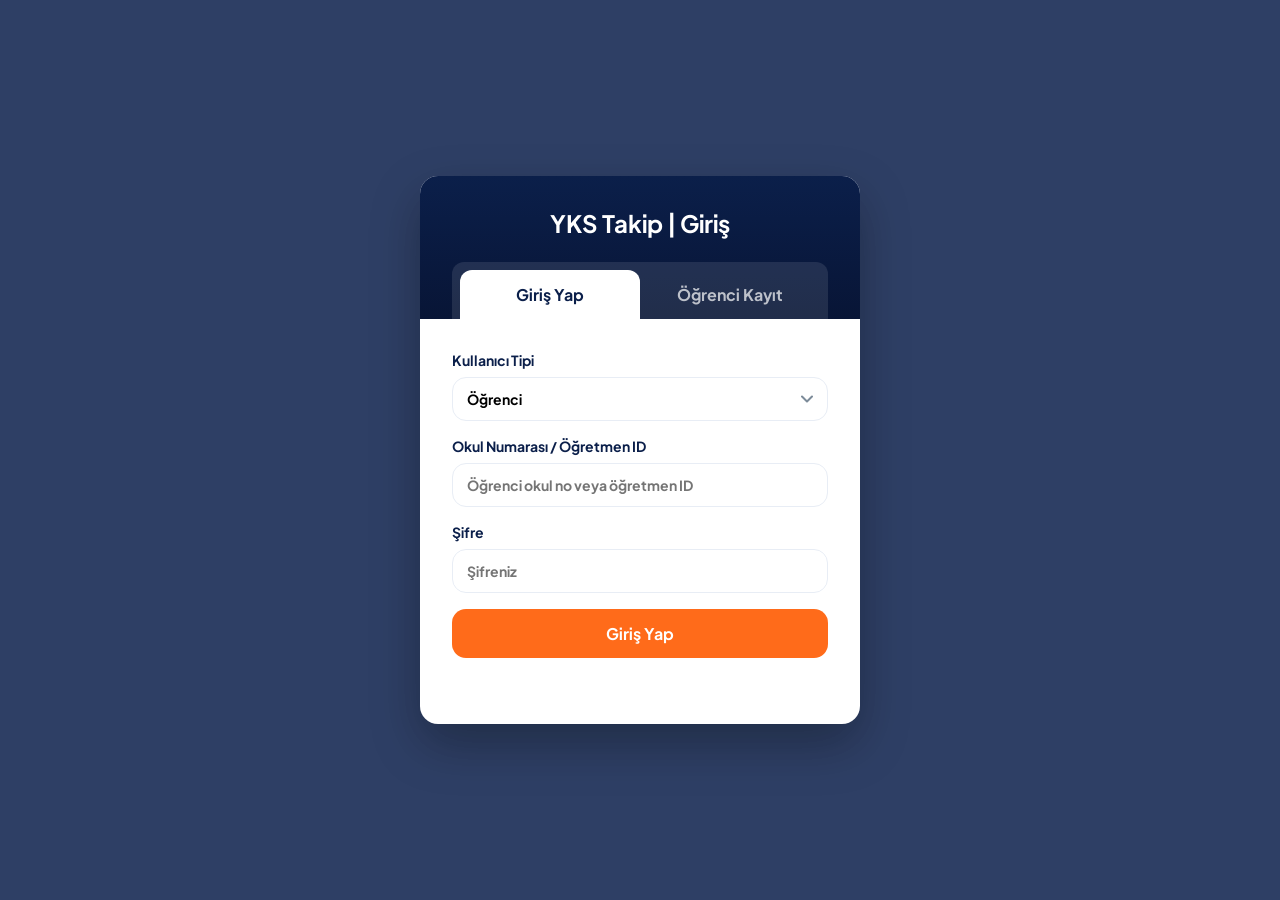
==== index.html @ 4b3e9662 "Add files via upload" ====
<!DOCTYPE html>
<html lang="tr">
<head>
  <meta charset="UTF-8" />
  <meta name="viewport" content="width=device-width, initial-scale=1.0" />
  <title>YKS Takip | Panel</title>
  <link rel="preconnect" href="https://fonts.googleapis.com" />
  <link rel="preconnect" href="https://fonts.gstatic.com" crossorigin />
  <link href="https://fonts.googleapis.com/css2?family=Plus+Jakarta+Sans:wght@400;500;600;700;800&display=swap" rel="stylesheet" />
  <link rel="stylesheet" href="css/styles.css" />
</head>
<body>
  <div id="auth-screen" class="auth-overlay">
    <div class="auth-modal">
      <div class="auth-header">
        <h2>YKS Takip | Giriş</h2>
        <div class="auth-tabs">
          <button class="auth-tab active" data-tab="login">Giriş Yap</button>
          <button class="auth-tab" data-tab="register">Öğrenci Kayıt</button>
        </div>
      </div>
      <div class="auth-body">
        <form id="loginForm" class="auth-form active">
          <label>
            Kullanıcı Tipi
            <select id="loginRole" required>
              <option value="student">Öğrenci</option>
              <option value="teacher">Öğretmen</option>
            </select>
          </label>
          <label>
            Okul Numarası / Öğretmen ID
            <input type="text" id="loginId" placeholder="Öğrenci okul no veya öğretmen ID" required />
          </label>
          <label>
            Şifre
            <input type="password" id="loginPassword" placeholder="Şifreniz" required />
          </label>
          <button type="submit" class="btn-primary">Giriş Yap</button>
          <p class="form-error" id="loginError"></p>
        </form>

        <form id="registerForm" class="auth-form hidden">
          <label>
            Ad Soyad
            <input type="text" id="regName" placeholder="Örn: Ali Veli" required />
          </label>
          <label>
            Öğrenci Numarası
            <input type="text" id="regId" placeholder="Örn: 123" required />
          </label>
          <label>
            Sınıf
            <select id="regClass" required></select>
          </label>
          <label>
            Alan
            <select id="regField" required>
              <option>Sayısal</option>
              <option>Eşit Ağırlık</option>
              <option>Sözel</option>
              <option>Dil</option>
            </select>
          </label>

          <label>
            Şifre Belirle
            <input type="password" id="regPassword" placeholder="Şifre" required />
          </label>
          <button type="submit" class="btn-primary">Kayıt Ol</button>
          <p class="form-error" id="regError"></p>
        </form>
      </div>
    </div>
  </div>

  <div class="app hidden" id="mainApp">
    <aside class="sidebar" id="sidebar">
      <div class="brand">
        <span class="brand-mark">Y</span>
        <div>
          <strong>YKS Takip</strong>
          <small id="brandRole">12. Sınıf Paneli</small>
        </div>
      </div>

      <!-- Role switch removed, handled by login system -->

      <nav class="nav" id="studentNav" aria-label="Öğrenci menüsü">
        <button class="nav-btn active" data-page="home">Anasayfa</button>
        <button class="nav-btn" data-page="goals">Günlük Hedefler</button>
        <button class="nav-btn" data-page="lessons">İşlenen Konular</button>
        <button class="nav-btn" data-page="calendar">Takvimim</button>
        <button class="nav-btn" data-page="reports">Raporlarım</button>
        <button class="nav-btn" data-page="rank">Sınıf Sıralaması</button>
      </nav>

      <nav class="nav hidden" id="teacherNav" aria-label="Öğretmen menüsü">
        <button class="nav-btn" data-page="teacher-home">Sınıf Özeti</button>
        <button class="nav-btn" data-page="topic-log">Konu Kaydı</button>
        <button class="nav-btn" data-page="class-track">Öğrenci Takibi</button>
        <button class="nav-btn" data-page="timetable">Ders Programı</button>
        <button class="nav-btn" data-page="teacher-rank">Liderlik Tablosu</button>
      </nav>

      <div class="sidebar-foot">
        <p>Öğrenci kendi hedefini yazar. Öğretmen işlenen konuyu ve sınıf ilerlemesini görür.</p>
        <button type="button" class="btn-ghost" id="logoutBtn" style="width: 100%; margin-top: 1rem;">Çıkış Yap</button>
      </div>
    </aside>

    <div class="main">
      <header class="topbar">
        <button class="menu-toggle" id="menuToggle" aria-label="Menüyü aç">☰</button>
        <div class="search-hint" id="topHint">Bugünün özeti</div>
        <div class="profile">
          <div class="profile-text">
            <strong id="profileName">Elif Yılmaz</strong>
            <span id="profileMeta">12-A · Sayısal</span>
          </div>
          <div class="profile-avatar-container">
            <img class="avatar" id="profileAvatar" src="" alt="Profil fotoğrafı" />
            <label for="profileFileInput" class="avatar-edit-overlay hidden" id="avatarEditBtn" title="Profil Fotoğrafı Yükle (Max 5MB)">
              <svg width="12" height="12" viewBox="0 0 24 24" fill="white"><path d="M4 4h3l2-2h6l2 2h3a2 2 0 0 1 2 2v12a2 2 0 0 1-2 2H4a2 2 0 0 1-2-2V6a2 2 0 0 1 2-2zm8 3a5 5 0 1 0 0 10 5 5 0 0 0 0-10zm0 2a3 3 0 1 1 0 6 3 3 0 0 1 0-6z"/></svg>
            </label>
            <input type="file" id="profileFileInput" accept="image/*" class="hidden" />
          </div>
        </div>
      </header>

      <main class="content">
        <section class="page active" id="page-home">
          <h1 id="welcomeTitle">Hoş Geldin, Elif Yılmaz</h1>
          <p class="lead">Kendi hedefini takip et, öğretmeninin işlediği konuyu gör.</p>

          <div class="today-grid">
            <article class="goal-card">
              <p class="eyebrow">Öğretmenin işlediği konu</p>
              <h2 id="todayLesson">📢 Bugünün Konu Hedefi: <span>—</span></h2>
              <p class="target" id="todayGoalText">🎯 Kendi hedefin: <strong>0 Soru</strong></p>
              <div class="progress"><div class="progress-bar" id="goalProgress"></div></div>
              <p class="progress-label"><span id="solvedLabel">0</span> / <span id="goalTotal">0</span> soru tamamlandı</p>
            </article>

            <form class="entry-card" id="solveForm">
              <label for="solvedCount">Bugün Kaç Soru Çözdün?</label>
              <div class="entry-row">
                <input id="solvedCount" name="solvedCount" type="number" min="0" max="500" placeholder="Örn. 42" required />
                <button type="submit" class="btn-primary">Onayla</button>
              </div>
              <p class="form-note" id="formNote">Girdiğin sayı kendi günlük hedefine işlenir.</p>
            </form>
          </div>

          <section class="chart-card">
            <div class="chart-head">
              <h3>Son 1 Hafta — Soru Çözümü</h3>
              <span class="chip">Haftalık ilerleme</span>
            </div>
            <div class="chart" id="weekChart" role="img" aria-label="Haftalık soru çözüm grafiği"></div>
          </section>
        </section>

        <section class="page" id="page-goals">
          <h1>Günlük Hedefler</h1>
          <p class="lead">Bu hafta çözmek istediğin soru hedeflerini sen belirlersin. Öğretmenin bunları sınıf takibinden görür.</p>

          <form class="panel-card form-grid" id="goalForm">
            <label>
              Gün
              <select id="goalDay" required></select>
            </label>
            <label>
              Ders
              <select id="goalSubject" required>
                <option>Matematik</option>
                <option>Fizik</option>
                <option>Kimya</option>
                <option>Biyoloji</option>
                <option>Türkçe</option>
                <option>Edebiyat</option>
                <option>Tarih</option>
                <option>Coğrafya</option>
              </select>
            </label>
            <label>
              Konu
              <input id="goalTopic" type="text" placeholder="Örn. Polinomlar" required />
            </label>
            <label>
              Soru hedefi
              <input id="goalCount" type="number" min="1" max="500" placeholder="60" required />
            </label>
            <button type="submit" class="btn-primary">Hedefi Kaydet</button>
          </form>
          <div class="list" id="studentGoalList"></div>
        </section>

        <section class="page" id="page-lessons">
          <h1>İşlenen Konular</h1>
          <p class="lead">Öğretmenlerin sınıfta o gün anlattığı konular. Buradan sadece görüntüleyebilirsin.</p>
          <div class="day-tabs" id="studentDayTabs"></div>
          <div class="lesson-grid" id="studentLessonGrid"></div>
        </section>

        <section class="page" id="page-reports">
          <h1>Raporlarım</h1>
          <p class="lead">Bu ay çözdüğün toplam soru ve hedef özeti.</p>
          <div class="stats" id="reportStats"></div>
        </section>

        <section class="page" id="page-rank">
          <h1>Sınıf Sıralaması</h1>
          <p class="lead">Sınıfının bu haftaki soru sıralaması.</p>
          <ol class="rank" id="rankList"></ol>
        </section>

        <section class="page" id="page-calendar">
          <h1>Aylık Takvim</h1>
          <p class="lead">Geçmişte hangi gün ne kadar çalıştığını incele.</p>
          
          <div class="calendar-wrapper panel-card">
            <div class="calendar-header">
              <button class="btn-ghost" id="calPrevMonth">&lt;</button>
              <h2 id="calMonthYear">Eylül 2026</h2>
              <button class="btn-ghost" id="calNextMonth">&gt;</button>
            </div>
            
            <div class="calendar-grid" id="calendarGrid">
              <div class="cal-day-name">Pzt</div>
              <div class="cal-day-name">Sal</div>
              <div class="cal-day-name">Çar</div>
              <div class="cal-day-name">Per</div>
              <div class="cal-day-name">Cum</div>
              <div class="cal-day-name">Cmt</div>
              <div class="cal-day-name">Paz</div>
              <!-- Calendar days will be injected here -->
            </div>
          </div>
          
          <div class="panel-card hidden" id="calDetailCard" style="margin-top: 20px;">
            <h3 id="calDetailDate" style="color: var(--navy); margin-bottom: 12px;">Tarih</h3>
            <div id="calDetailContent"></div>
          </div>
        </section>

        <section class="page" id="page-teacher-home">
          <h1>Sınıf Özeti</h1>
          <p class="lead">Sınıflara göre bugünkü çözüm ve hedef durumu.</p>
          <div class="stats" id="teacherStats"></div>
          <div class="class-tabs" id="summaryClassTabs"></div>
          <div class="table-wrap" id="summaryTable"></div>
        </section>

        <section class="page" id="page-topic-log">
          <h1>Konu Kaydı</h1>
          <p class="lead">O gün hangi dersi işlediysen konuyu kaydet. Öğrenciler bunu İşlenen Konular sayfasında görür.</p>
          <form class="panel-card form-grid" id="lessonForm">
            <label>
              Sınıf
              <select id="lessonClass" required></select>
            </label>
            <label>
              Gün
              <select id="lessonDay" required></select>
            </label>
            <label>
              Tarih
              <input id="lessonDate" type="date" required />
            </label>
            <label>
              Ders
              <select id="lessonSubject" required></select>
            </label>
            <label>
              İşlenen konu
              <input id="lessonTopic" type="text" placeholder="Örn. Polinomlar" required />
            </label>
            <button type="submit" class="btn-primary">Konuyu Kaydet</button>
          </form>
          <div class="day-tabs" id="teacherDayTabs"></div>
          <div class="lesson-grid" id="teacherLessonGrid"></div>
        </section>

        <section class="page" id="page-class-track">
          <h1>Öğrenci Takibi</h1>
          <p class="lead">Sınıfa göre öğrencilerin çözdüğü soru sayıları ve kendi yazdıkları günlük hedefler.</p>
          <div class="class-tabs" id="trackClassTabs"></div>
          <div class="table-wrap" id="trackTable"></div>
        </section>

        <section class="page" id="page-timetable">
          <h1>Ders Programı Yönetimi</h1>
          <p class="lead">Hangi gün hangi derslerin işleneceğini belirleyin.</p>
          <form class="panel-card form-grid" id="timetableForm">
            <label>
              Gün
              <select id="ttDay" required></select>
            </label>
            <label>
              Saat
              <input type="time" id="ttTime" required />
            </label>
            <label>
              Eklenecek Ders
              <select id="ttSubject" required>
                <option>Matematik</option>
                <option>Fizik</option>
                <option>Kimya</option>
                <option>Biyoloji</option>
                <option>Türkçe</option>
                <option>Edebiyat</option>
                <option>Tarih</option>
                <option>Coğrafya</option>
              </select>
            </label>
            <button type="submit" class="btn-primary">Güne Ders Ekle</button>
          </form>
          <div class="day-tabs" id="ttDayTabs"></div>
          <div class="list" id="ttList"></div>
        </section>

        <section class="page" id="page-teacher-rank">
          <h1>Liderlik Tablosu (Genel)</h1>
          <p class="lead">Tüm öğrenciler arasındaki haftalık soru şampiyonları.</p>
          <ol class="rank" id="teacherRankList"></ol>
        </section>
      </main>
    </div>
  </div>
  
  <!-- Teacher Student Profile Modal -->
  <div id="teacherStudentProfile" class="modal-overlay hidden">
    <div class="modal-content profile-modal">
      <button class="modal-close" id="closeStudentProfile">×</button>
      
      <div class="profile-header" style="display: flex; align-items: center; gap: 16px;">
        <img class="avatar" id="profModalAvatar" src="" alt="Öğrenci fotoğrafı" style="width: 52px; height: 52px;" />
        <div>
          <h2 id="profName">Öğrenci Adı</h2>
          <p class="prof-meta" id="profMeta">12-A • Sayısal • ID: 105</p>
        </div>
      </div>

      <div class="profile-body">
        <div class="prof-stats">
          <div class="stat-card">
            <h3>Bu Hafta Çözülen</h3>
            <p id="profWeekTotal" class="stat-num">0</p>
          </div>
          <div class="stat-card">
            <h3>Kayıtlı Toplam Soru</h3>
            <p id="profHistoryTotal" class="stat-num">0</p>
          </div>
        </div>
        
        <div class="prof-calendar-section">
          <h3>Öğrenci Takvimi</h3>
          <div class="calendar-wrapper panel-card">
            <div class="calendar-header">
              <button class="btn-ghost" id="profCalPrev">&lt;</button>
              <h2 id="profCalMonthYear">Eylül 2026</h2>
              <button class="btn-ghost" id="profCalNext">&gt;</button>
            </div>
            <div class="calendar-grid" id="profCalendarGrid">
              <div class="cal-day-name">Pzt</div>
              <div class="cal-day-name">Sal</div>
              <div class="cal-day-name">Çar</div>
              <div class="cal-day-name">Per</div>
              <div class="cal-day-name">Cum</div>
              <div class="cal-day-name">Cmt</div>
              <div class="cal-day-name">Paz</div>
            </div>
          </div>
          
          <div class="panel-card hidden" id="profCalDetailCard" style="margin-top: 16px;">
            <h4 id="profCalDetailDate" style="color: var(--navy); margin-bottom: 8px;">Tarih</h4>
            <div id="profCalDetailContent"></div>
          </div>
        </div>
      </div>
    </div>
  </div>

  <!-- Firebase Realtime Database SDK -->
  <script src="https://www.gstatic.com/firebasejs/10.8.0/firebase-app-compat.js"></script>
  <script src="https://www.gstatic.com/firebasejs/10.8.0/firebase-database-compat.js"></script>
  <script type="module" src="js/app.js"></script>
</body>
</html>
---- css/styles.css ----
:root {
  --navy: #0b1f4a;
  --navy-2: #122a5c;
  --orange: #ff6b1a;
  --orange-soft: #fff1e8;
  --text: #1a2332;
  --muted: #5b677a;
  --line: #e8edf5;
  --white: #ffffff;
  --shadow: 0 12px 40px rgba(11, 31, 74, 0.08);
  --radius: 18px;
}

* {
  box-sizing: border-box;
  margin: 0;
  padding: 0;
}

html, body {
  min-height: 100%;
}

body {
  font-family: "Plus Jakarta Sans", system-ui, sans-serif;
  background: #f6f8fc;
  color: var(--text);
}

.app {
  display: grid;
  grid-template-columns: 260px 1fr;
  min-height: 100vh;
}

.sidebar {
  background: linear-gradient(180deg, var(--navy) 0%, #081536 100%);
  color: #fff;
  padding: 28px 18px;
  display: flex;
  flex-direction: column;
  gap: 28px;
}

.brand {
  display: flex;
  align-items: center;
  gap: 12px;
}

.brand-mark {
  width: 42px;
  height: 42px;
  border-radius: 12px;
  background: var(--orange);
  display: grid;
  place-items: center;
  font-weight: 800;
}

.brand small {
  display: block;
  color: #b8c4dc;
  font-size: 12px;
}

.nav {
  display: flex;
  flex-direction: column;
  gap: 8px;
}

.nav-btn {
  border: 0;
  background: transparent;
  color: #d6def0;
  text-align: left;
  padding: 12px 14px;
  border-radius: 14px;
  font: inherit;
  font-weight: 600;
  cursor: pointer;
  display: flex;
  align-items: center;
  gap: 10px;
}

.nav-btn:hover,
.nav-btn.active {
  background: var(--orange);
  color: #fff;
}

.nav-icon {
  width: 22px;
  opacity: 0.9;
}

.sidebar-foot {
  margin-top: auto;
  font-size: 12px;
  color: #9aabc8;
  line-height: 1.5;
}

.role-switch {
  display: grid;
  grid-template-columns: 1fr 1fr;
  gap: 6px;
  background: rgba(255, 255, 255, 0.08);
  padding: 6px;
  border-radius: 14px;
}

.role-btn {
  border: 0;
  background: transparent;
  color: #d6def0;
  padding: 8px 6px;
  border-radius: 10px;
  font: inherit;
  font-weight: 700;
  font-size: 13px;
  cursor: pointer;
}

.role-btn.active {
  background: var(--orange);
  color: #fff;
}

.hidden {
  display: none !important;
}

.main {
  display: flex;
  flex-direction: column;
  min-width: 0;
}

.topbar {
  background: var(--white);
  display: flex;
  align-items: center;
  justify-content: space-between;
  padding: 16px 28px;
  border-bottom: 1px solid var(--line);
}

.menu-toggle {
  display: none;
  border: 0;
  background: var(--orange-soft);
  color: var(--navy);
  width: 42px;
  height: 42px;
  border-radius: 12px;
  font-size: 18px;
  cursor: pointer;
}

.search-hint {
  color: var(--muted);
  font-weight: 600;
}

.profile {
  display: flex;
  align-items: center;
  gap: 12px;
}

.profile-text {
  text-align: right;
}

.profile-text span {
  display: block;
  color: var(--muted);
  font-size: 12px;
}

.profile-avatar-container {
  position: relative;
  display: inline-block;
}

.avatar {
  width: 44px;
  height: 44px;
  border-radius: 50%;
  object-fit: cover;
  border: 3px solid var(--orange);
  background: #f1f5f9;
}

.avatar-edit-overlay {
  position: absolute;
  bottom: -2px;
  right: -2px;
  background: var(--orange);
  color: white;
  width: 22px;
  height: 22px;
  border-radius: 50%;
  display: flex;
  align-items: center;
  justify-content: center;
  cursor: pointer;
  border: 2px solid var(--white);
  box-shadow: 0 2px 5px rgba(0, 0, 0, 0.2);
  transition: transform 0.2s ease, background-color 0.2s ease;
}

.avatar-edit-overlay:hover {
  transform: scale(1.15);
  background: #ea580c;
}

.content {
  padding: 32px 36px 48px;
}

h1 {
  font-size: clamp(28px, 4vw, 42px);
  letter-spacing: -0.03em;
  color: var(--navy);
}

.lead {
  margin: 8px 0 28px;
  color: var(--muted);
}

.today-grid {
  display: grid;
  grid-template-columns: 1.4fr 1fr;
  gap: 20px;
  margin-bottom: 20px;
}

.goal-card,
.entry-card,
.chart-card,
.list-item,
.stat {
  background: var(--white);
  border-radius: var(--radius);
  box-shadow: var(--shadow);
}

.goal-card {
  padding: 28px;
  border: 2px solid #ffd7bf;
  background: linear-gradient(180deg, #fff 0%, var(--orange-soft) 140%);
}

.eyebrow {
  color: var(--orange);
  font-weight: 700;
  font-size: 12px;
  letter-spacing: 0.08em;
  text-transform: uppercase;
  margin-bottom: 10px;
}

.goal-card h2 {
  font-size: 22px;
  line-height: 1.4;
  color: var(--navy);
}

.goal-card h2 span {
  color: var(--orange);
}

.target {
  margin: 16px 0 22px;
  font-size: 18px;
}

.progress {
  height: 12px;
  background: #ffd7bf;
  border-radius: 99px;
  overflow: hidden;
}

.progress-bar {
  height: 100%;
  width: 0%;
  background: var(--orange);
  border-radius: 99px;
  transition: width 0.4s ease;
}

.progress-label {
  margin-top: 10px;
  color: var(--muted);
  font-size: 13px;
}

.entry-card {
  padding: 28px;
  display: flex;
  flex-direction: column;
  justify-content: center;
}

.entry-card label {
  font-weight: 700;
  margin-bottom: 14px;
  color: var(--navy);
}

.entry-row {
  display: flex;
  gap: 10px;
}

input[type="number"] {
  flex: 1;
  min-width: 0;
  border: 1.5px solid var(--line);
  border-radius: 14px;
  padding: 14px 16px;
  font: inherit;
  font-size: 16px;
}

input[type="number"]:focus {
  outline: 2px solid rgba(255, 107, 26, 0.35);
  border-color: var(--orange);
}

.btn-primary {
  border: 0;
  background: var(--orange);
  color: #fff;
  border-radius: 14px;
  padding: 14px 22px;
  font: inherit;
  font-weight: 700;
  cursor: pointer;
  white-space: nowrap;
}

.btn-primary:hover {
  filter: brightness(1.05);
}

.form-note {
  margin-top: 12px;
  color: var(--muted);
  font-size: 13px;
}

.chart-card {
  padding: 24px 28px 28px;
}

.chart-head {
  display: flex;
  justify-content: space-between;
  align-items: center;
  margin-bottom: 18px;
}

.chart-head h3 {
  color: var(--navy);
}

.chip {
  background: var(--navy);
  color: #fff;
  border-radius: 999px;
  padding: 6px 12px;
  font-size: 12px;
  font-weight: 600;
}

.chart {
  display: grid;
  grid-template-columns: repeat(7, 1fr);
  gap: 14px;
  align-items: end;
  height: 220px;
}

.bar-col {
  display: flex;
  flex-direction: column;
  align-items: center;
  gap: 8px;
  height: 100%;
  justify-content: flex-end;
}

.bar {
  width: 100%;
  max-width: 42px;
  border-radius: 10px 10px 6px 6px;
  background: var(--orange);
  min-height: 8px;
}

.bar-col span {
  font-size: 12px;
  color: var(--muted);
  font-weight: 600;
}

.page {
  display: none;
}

.page.active {
  display: block;
}

.list, .stats, .rank {
  display: grid;
  gap: 12px;
}

.list-item, .stat, .rank li {
  padding: 18px 20px;
  display: flex;
  justify-content: space-between;
  align-items: center;
}

.list-item.today {
  border-left: 5px solid var(--orange);
}

.stats {
  grid-template-columns: repeat(auto-fit, minmax(160px, 1fr));
}

.stat {
  flex-direction: column;
  align-items: flex-start;
  gap: 6px;
}

.stat b {
  font-size: 32px;
  color: var(--navy);
}

.rank {
  list-style: none;
}

.rank li {
  background: var(--white);
  border-radius: var(--radius);
  box-shadow: var(--shadow);
}

.rank li span {
  width: 32px;
  height: 32px;
  border-radius: 50%;
  background: var(--navy);
  color: #fff;
  display: grid;
  place-items: center;
  font-weight: 700;
  margin-right: 12px;
}

.rank li.you {
  outline: 2px solid var(--orange);
}

.rank li {
  justify-content: flex-start;
}

.rank li b {
  margin-left: auto;
  color: var(--orange);
}

.panel-card {
  background: var(--white);
  border-radius: var(--radius);
  box-shadow: var(--shadow);
  padding: 22px;
  margin-bottom: 18px;
}

.form-grid {
  display: flex;
  flex-wrap: wrap;
  gap: 12px;
  align-items: end;
}

.form-grid > label {
  flex: 1 1 140px;
}

.form-grid > button {
  flex: 0 1 auto;
}

.form-grid label {
  display: flex;
  flex-direction: column;
  gap: 8px;
  font-size: 13px;
  font-weight: 700;
  color: var(--navy);
}

select,
input[type="text"],
input[type="password"],
input[type="date"],
input[type="time"] {
  border: 1.5px solid var(--line);
  border-radius: 14px;
  padding: 12px 14px;
  font: inherit;
  background: #fff;
}

select {
  appearance: none;
  background-image: url("data:image/svg+xml;charset=UTF-8,%3Csvg width='12' height='8' viewBox='0 0 12 8' fill='none' xmlns='http://www.w3.org/2000/svg'%3E%3Cpath d='M1 1.5L6 6.5L11 1.5' stroke='%237C8B99' stroke-width='2' stroke-linecap='round' stroke-linejoin='round'/%3E%3C/svg%3E");
  background-repeat: no-repeat;
  background-position: right 14px center;
  padding-right: 40px;
}

select:focus,
input[type="text"]:focus,
input[type="password"]:focus {
  outline: 2px solid rgba(255, 107, 26, 0.35);
  border-color: var(--orange);
}

.btn-ghost {
  border: 0;
  background: var(--orange-soft);
  color: var(--navy);
  border-radius: 10px;
  padding: 8px 12px;
  font: inherit;
  font-weight: 700;
  cursor: pointer;
}

.day-tabs,
.class-tabs {
  display: flex;
  flex-wrap: wrap;
  gap: 8px;
  margin-bottom: 16px;
}

.tab-btn {
  border: 0;
  background: #fff;
  color: var(--navy);
  border-radius: 999px;
  padding: 8px 14px;
  font: inherit;
  font-weight: 700;
  font-size: 13px;
  box-shadow: var(--shadow);
  cursor: pointer;
}

.tab-btn.active {
  background: var(--orange);
  color: #fff;
}

.lesson-grid {
  display: grid;
  grid-template-columns: repeat(4, minmax(0, 1fr));
  gap: 14px;
}

.lesson-card {
  background: #fff;
  border-radius: var(--radius);
  box-shadow: var(--shadow);
  padding: 18px;
  min-height: 130px;
}

.lesson-card h3 {
  color: var(--navy);
  margin: 6px 0 10px;
  font-size: 18px;
}

.lesson-card small {
  color: var(--muted);
}

.table-wrap {
  overflow-x: auto;
  background: #fff;
  border-radius: var(--radius);
  box-shadow: var(--shadow);
}

table {
  width: 100%;
  border-collapse: collapse;
}

th, td {
  text-align: left;
  padding: 14px 16px;
  border-bottom: 1px solid var(--line);
}

th {
  color: var(--muted);
  font-size: 12px;
  text-transform: uppercase;
  letter-spacing: 0.04em;
}

.avatar-sm {
  width: 40px;
  height: 40px;
  border-radius: 50%;
  object-fit: cover;
  flex-shrink: 0;
}

.mini-progress {
  height: 8px;
  background: #ffd7bf;
  border-radius: 99px;
  overflow: hidden;
  width: 90px;
  display: inline-block;
  vertical-align: middle;
  margin-right: 8px;
}

.mini-progress span {
  display: block;
  height: 100%;
  background: var(--orange);
}

.stats {
  margin-bottom: 18px;
}

.list-item {
  gap: 12px;
  flex-wrap: wrap;
}

/* --- Auth Screen --- */
.auth-overlay {
  position: fixed;
  inset: 0;
  background: rgba(11, 31, 74, 0.85);
  backdrop-filter: blur(8px);
  z-index: 100;
  display: grid;
  place-items: center;
  padding: 20px;
}
.auth-overlay.hidden {
  display: none !important;
}
.auth-modal {
  background: var(--white);
  width: 100%;
  max-width: 440px;
  border-radius: var(--radius);
  box-shadow: 0 20px 50px rgba(0,0,0,0.3);
  overflow: hidden;
}
.auth-header {
  background: linear-gradient(180deg, var(--navy) 0%, #081536 100%);
  padding: 32px 32px 0;
  text-align: center;
}
.auth-header h2 {
  color: #fff;
  font-size: 24px;
  margin-bottom: 24px;
}
.auth-tabs {
  display: flex;
  background: rgba(255, 255, 255, 0.1);
  border-radius: 12px 12px 0 0;
  padding: 8px 8px 0;
}
.auth-tab {
  flex: 1;
  background: transparent;
  border: 0;
  color: rgba(255, 255, 255, 0.7);
  padding: 14px;
  font: inherit;
  font-weight: 700;
  cursor: pointer;
  border-radius: 12px 12px 0 0;
}
.auth-tab.active {
  background: var(--white);
  color: var(--navy);
}
.auth-body {
  padding: 32px;
}
.auth-form {
  display: flex;
  flex-direction: column;
  gap: 16px;
}
.auth-form label {
  display: flex;
  flex-direction: column;
  gap: 8px;
  font-weight: 700;
  font-size: 14px;
  color: var(--navy);
}
.auth-form input,
.auth-form select {
  width: 100%;
}
.form-error {
  color: #d92d20;
  font-size: 13px;
  font-weight: 600;
  text-align: center;
  min-height: 18px;
}

/* --- Calendar --- */
.calendar-wrapper {
  padding: 24px;
}
.calendar-header {
  display: flex;
  justify-content: space-between;
  align-items: center;
  margin-bottom: 24px;
}
.calendar-header h2 {
  color: var(--navy);
  font-size: 20px;
}
.calendar-grid {
  display: grid;
  grid-template-columns: repeat(7, 1fr);
  gap: 8px;
}
.cal-day-name {
  text-align: center;
  font-weight: 700;
  color: var(--muted);
  font-size: 13px;
  margin-bottom: 8px;
}
.cal-day {
  background: #fff;
  border: 2px solid var(--line);
  border-radius: 10px;
  min-height: 65px;
  padding: 8px;
  display: flex;
  flex-direction: column;
  justify-content: flex-start;
  cursor: pointer;
  transition: all 0.2s;
}
.cal-day:hover {
  border-color: var(--orange);
  box-shadow: 0 4px 12px rgba(255, 107, 26, 0.15);
  transform: translateY(-2px);
}
.cal-day.active {
  background: var(--orange-soft);
  border-color: var(--orange);
}
.cal-day.empty {
  background: transparent;
  border-color: transparent;
  cursor: default;
}
.cal-day.empty:hover {
  border-color: transparent;
  box-shadow: none;
  transform: none;
}
.cal-num {
  font-weight: 700;
  color: var(--navy);
  font-size: 14px;
}
.cal-badge {
  background: var(--orange);
  color: #fff;
  font-size: 11px;
  font-weight: 700;
  padding: 3px 6px;
  border-radius: 6px;
  align-self: flex-start;
  margin-top: auto;
}
.cal-badge.low {
  background: var(--muted);
}

/* --- Teacher Student Profile Modal --- */
.modal-overlay {
  position: fixed;
  inset: 0;
  background: rgba(13, 27, 42, 0.6);
  backdrop-filter: blur(4px);
  display: flex;
  align-items: center;
  justify-content: center;
  z-index: 1000;
  padding: 24px;
}
.modal-content {
  background: #fff;
  border-radius: 20px;
  width: 100%;
  max-width: 800px;
  max-height: 90vh;
  overflow-y: auto;
  position: relative;
  padding: 32px;
  box-shadow: 0 10px 40px rgba(0,0,0,0.2);
}
.modal-close {
  position: absolute;
  top: 16px;
  right: 16px;
  background: none;
  border: none;
  font-size: 28px;
  color: var(--muted);
  cursor: pointer;
  line-height: 1;
  transition: color 0.2s;
}
.modal-close:hover {
  color: var(--orange);
}

.profile-modal {
  max-width: 800px;
  max-height: 90vh;
  overflow-y: auto;
}
.profile-header {
  border-bottom: 1px solid var(--line);
  padding-bottom: 16px;
  margin-bottom: 24px;
}
.profile-header h2 {
  color: var(--navy);
  font-size: 24px;
  margin-bottom: 4px;
}
.prof-meta {
  color: var(--muted);
  font-size: 14px;
}
.prof-stats {
  display: flex;
  gap: 16px;
  margin-bottom: 24px;
}
.stat-card {
  flex: 1;
  background: var(--bg);
  border: 1px solid var(--line);
  border-radius: 12px;
  padding: 16px;
  text-align: center;
}
.stat-card h3 {
  font-size: 13px;
  color: var(--muted);
  margin-bottom: 8px;
  font-weight: 600;
}
.stat-num {
  font-size: 28px;
  font-weight: 800;
  color: var(--orange);
}
.prof-calendar-section h3 {
  color: var(--navy);
  font-size: 18px;
  margin-bottom: 16px;
}

/* Clickable table rows */
.table-wrap tbody tr {
  transition: background 0.2s;
}
.table-wrap tbody tr.clickable-row:hover {
  background: rgba(255, 107, 26, 0.08);
  cursor: pointer;
}

@media (max-width: 900px) {
  .app {
    grid-template-columns: 1fr;
  }

  .sidebar {
    position: fixed;
    inset: 0 auto 0 0;
    width: 260px;
    transform: translateX(-105%);
    transition: transform 0.25s ease;
    z-index: 20;
  }

  .sidebar.open {
    transform: none;
  }

  .menu-toggle {
    display: grid;
    place-items: center;
  }

  .today-grid,
  .stats,
  .form-grid,
  .lesson-grid {
    grid-template-columns: 1fr;
  }

  .content {
    padding: 22px 16px 40px;
  }

  .profile-text {
    display: none;
  }
}
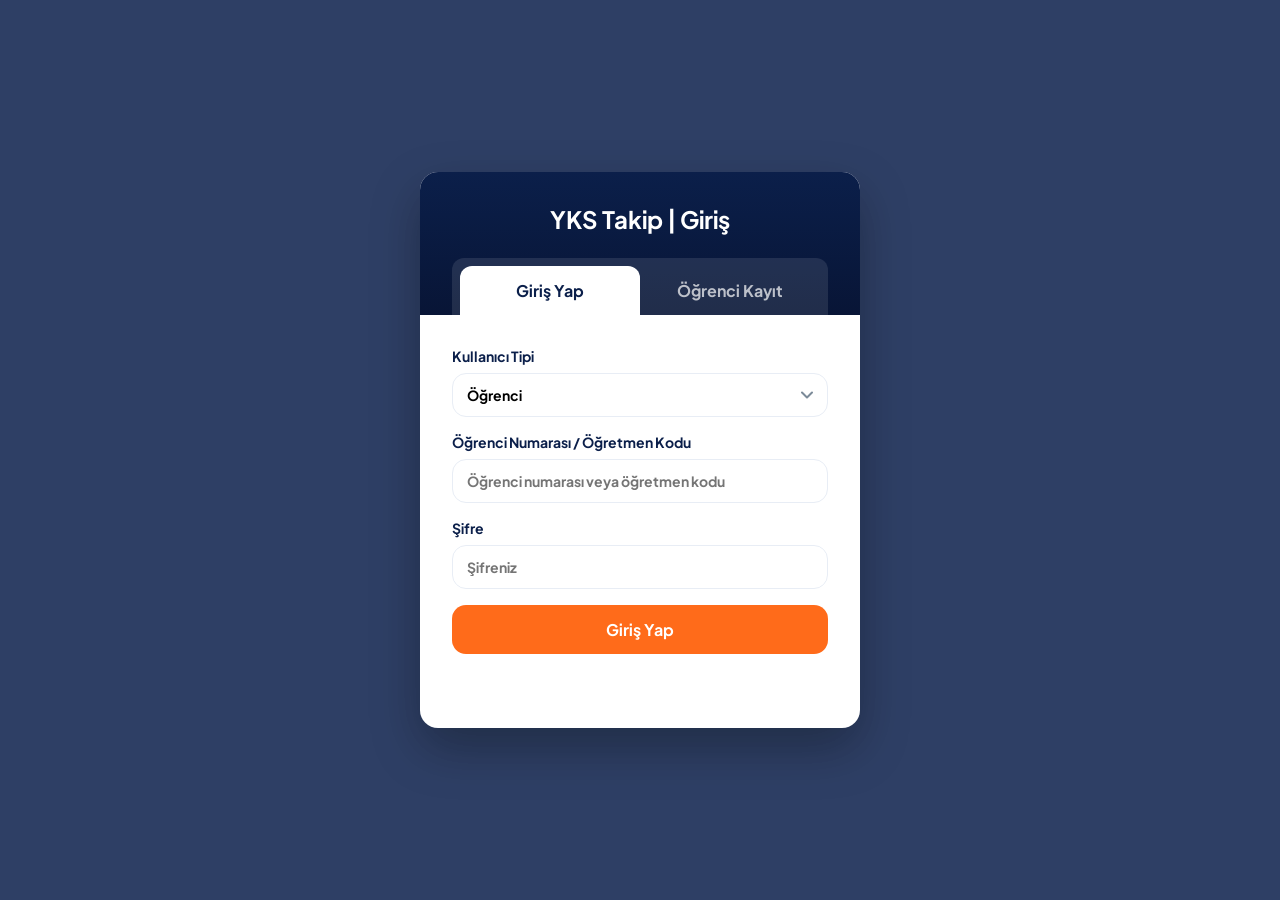
==== commit 514d9336: "Add files via upload" ====
--- a/index.html
+++ b/index.html
@@ -4,6 +4,8 @@
   <meta charset="UTF-8" />
   <meta name="viewport" content="width=device-width, initial-scale=1.0" />
   <title>YKS Takip | Panel</title>
+  <link rel="icon" type="image/jpeg" href="favicon.jpg" />
+  <link rel="shortcut icon" type="image/jpeg" href="favicon.jpg" />
   <link rel="preconnect" href="https://fonts.googleapis.com" />
   <link rel="preconnect" href="https://fonts.gstatic.com" crossorigin />
   <link href="https://fonts.googleapis.com/css2?family=Plus+Jakarta+Sans:wght@400;500;600;700;800&display=swap" rel="stylesheet" />
@@ -40,7 +42,7 @@
           <p class="form-error" id="loginError"></p>
         </form>
 
-        <form id="registerForm" class="auth-form hidden">
+        <form id="registerForm" class="auth-form hidden">
           <label>
             Ad Soyad
             <input type="text" id="regName" placeholder="Örn: Ali Veli" required />
@@ -51,7 +53,12 @@
           </label>
           <label>
             Sınıf
-            <select id="regClass" required></select>
+            <select id="regClass" required>
+              <option value="12-A">12-A</option>
+              <option value="12-B">12-B</option>
+              <option value="12-C">12-C</option>
+              <option value="12-D">12-D</option>
+            </select>
           </label>
           <label>
             Alan
@@ -86,7 +93,8 @@
 
       <!-- Role switch removed, handled by login system -->
 
-      <nav class="nav" id="studentNav" aria-label="Öğrenci menüsü">
+      <nav class="nav" id="studentNav" aria-label="Öğrenci menüsü">
+        <button class="nav-btn" data-page="settings">Hesap Ayarları</button>
         <button class="nav-btn active" data-page="home">Anasayfa</button>
         <button class="nav-btn" data-page="goals">Günlük Hedefler</button>
         <button class="nav-btn" data-page="lessons">İşlenen Konular</button>
@@ -95,7 +103,8 @@
         <button class="nav-btn" data-page="rank">Sınıf Sıralaması</button>
       </nav>
 
-      <nav class="nav hidden" id="teacherNav" aria-label="Öğretmen menüsü">
+      <nav class="nav hidden" id="teacherNav" aria-label="Öğretmen menüsü">
+        <button class="nav-btn" data-page="settings">Hesap Ayarları</button>
         <button class="nav-btn" data-page="teacher-home">Sınıf Özeti</button>
         <button class="nav-btn" data-page="topic-log">Konu Kaydı</button>
         <button class="nav-btn" data-page="class-track">Öğrenci Takibi</button>
@@ -210,8 +219,12 @@
         </section>
 
         <section class="page" id="page-rank">
-          <h1>Sınıf Sıralaması</h1>
-          <p class="lead">Sınıfının bu haftaki soru sıralaması.</p>
+          <h1>Liderlik Tablosu</h1>
+          <p class="lead">Bu haftaki soru çözümü sıralaması ve derece tablosu.</p>
+          <div class="day-tabs" id="studentRankTabs" style="margin-bottom: 20px;">
+            <button type="button" class="tab-btn active" id="rankTabClass">Sınıfım</button>
+            <button type="button" class="tab-btn" id="rankTabSchool">Okul Geneli</button>
+          </div>
           <ol class="rank" id="rankList"></ol>
         </section>
 
@@ -325,7 +338,27 @@
           <p class="lead">Tüm öğrenciler arasındaki haftalık soru şampiyonları.</p>
           <ol class="rank" id="teacherRankList"></ol>
         </section>
-      </main>
+        <section class="page" id="page-settings">
+          <h1>Hesap Ayarları</h1>
+          <p class="lead">Şifreni değiştirmek için mevcut şifreni doğrula.</p>
+          <form class="panel-card auth-form" id="passwordForm" style="max-width: 520px;">
+            <label>
+              Mevcut şifre
+              <input id="currentPassword" type="password" autocomplete="current-password" required />
+            </label>
+            <label>
+              Yeni şifre
+              <input id="newPassword" type="password" minlength="6" autocomplete="new-password" required />
+            </label>
+            <label>
+              Yeni şifre (tekrar)
+              <input id="newPasswordConfirm" type="password" minlength="6" autocomplete="new-password" required />
+            </label>
+            <button type="submit" class="btn-primary">Şifreyi Güncelle</button>
+            <p class="form-note" id="passwordNote" aria-live="polite"></p>
+          </form>
+        </section>
+      </main>
     </div>
   </div>
   
@@ -384,7 +417,8 @@
 
   <!-- Firebase Realtime Database SDK -->
   <script src="https://www.gstatic.com/firebasejs/10.8.0/firebase-app-compat.js"></script>
-  <script src="https://www.gstatic.com/firebasejs/10.8.0/firebase-database-compat.js"></script>
+  <script src="https://www.gstatic.com/firebasejs/10.8.0/firebase-database-compat.js"></script>
+  <script src="https://www.gstatic.com/firebasejs/10.8.0/firebase-auth-compat.js"></script>
   <script type="module" src="js/app.js"></script>
 </body>
 </html>
--- a/css/styles.css
+++ b/css/styles.css
@@ -42,6 +42,14 @@
   gap: 28px;
 }
 
+.form-error {
+  color: #ef4444;
+  font-weight: 600;
+  font-size: 14px;
+  margin-top: 8px;
+  text-align: center;
+}
+
 .brand {
   display: flex;
   align-items: center;
